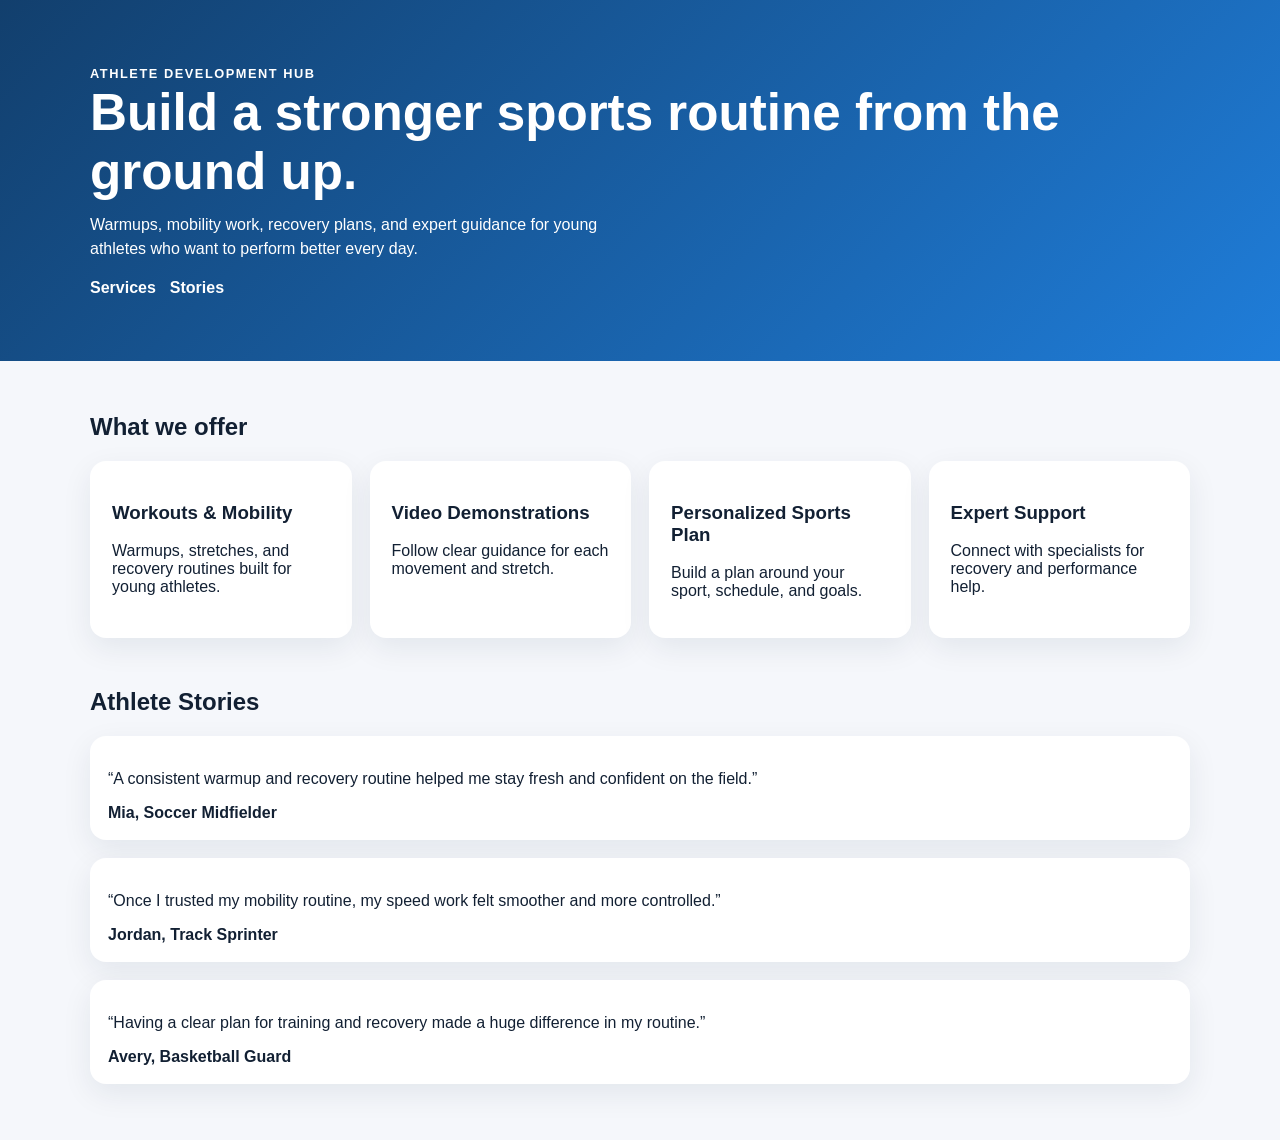
==== index.html @ d2b52165 "Add GitHub Pages landing page" ====
<!DOCTYPE html>
<html lang="en">
<head>
  <meta charset="UTF-8" />
  <meta name="viewport" content="width=device-width, initial-scale=1.0" />
  <title>Playbook Youth Sports</title>
  <style>
    * { box-sizing: border-box; }
    body {
      margin: 0;
      font-family: Inter, Arial, sans-serif;
      background: #f5f7fb;
      color: #122033;
    }
    .hero {
      background: linear-gradient(135deg, #123f6d, #1f7dd9);
      color: white;
      padding: 64px 24px;
    }
    .container {
      max-width: 1100px;
      margin: 0 auto;
    }
    .hero h1 {
      font-size: clamp(2rem, 4vw, 3.5rem);
      margin: 0 0 12px;
    }
    .hero p {
      margin: 0;
      max-width: 60ch;
      line-height: 1.5;
    }
    nav {
      margin-top: 18px;
      display: flex;
      gap: 14px;
      flex-wrap: wrap;
    }
    nav a {
      color: #fff;
      text-decoration: none;
      font-weight: 700;
    }
    .content {
      padding: 32px 24px 56px;
    }
    .cards {
      display: grid;
      grid-template-columns: repeat(auto-fit, minmax(220px, 1fr));
      gap: 18px;
      margin-top: 18px;
    }
    .card {
      background: white;
      border-radius: 16px;
      padding: 22px;
      box-shadow: 0 10px 30px rgba(18, 35, 64, 0.08);
    }
    .quote-grid {
      display: grid;
      gap: 18px;
      margin-top: 18px;
    }
    .quote {
      background: white;
      border-radius: 16px;
      padding: 18px;
      box-shadow: 0 10px 30px rgba(18, 35, 64, 0.08);
    }
  </style>
</head>
<body>
  <header class="hero">
    <div class="container">
      <p style="text-transform: uppercase; letter-spacing: 0.12em; font-size: 0.8rem; font-weight: 700;">Athlete Development Hub</p>
      <h1>Build a stronger sports routine from the ground up.</h1>
      <p>Warmups, mobility work, recovery plans, and expert guidance for young athletes who want to perform better every day.</p>
      <nav>
        <a href="#services">Services</a>
        <a href="#stories">Stories</a>
      </nav>
    </div>
  </header>

  <main class="content">
    <div class="container">
      <section id="services">
        <h2>What we offer</h2>
        <div class="cards">
          <article class="card">
            <h3>Workouts & Mobility</h3>
            <p>Warmups, stretches, and recovery routines built for young athletes.</p>
          </article>
          <article class="card">
            <h3>Video Demonstrations</h3>
            <p>Follow clear guidance for each movement and stretch.</p>
          </article>
          <article class="card">
            <h3>Personalized Sports Plan</h3>
            <p>Build a plan around your sport, schedule, and goals.</p>
          </article>
          <article class="card">
            <h3>Expert Support</h3>
            <p>Connect with specialists for recovery and performance help.</p>
          </article>
        </div>
      </section>

      <section id="stories" style="margin-top: 50px;">
        <h2>Athlete Stories</h2>
        <div class="quote-grid">
          <div class="quote">
            <p>“A consistent warmup and recovery routine helped me stay fresh and confident on the field.”</p>
            <strong>Mia, Soccer Midfielder</strong>
          </div>
          <div class="quote">
            <p>“Once I trusted my mobility routine, my speed work felt smoother and more controlled.”</p>
            <strong>Jordan, Track Sprinter</strong>
          </div>
          <div class="quote">
            <p>“Having a clear plan for training and recovery made a huge difference in my routine.”</p>
            <strong>Avery, Basketball Guard</strong>
          </div>
        </div>
      </section>
    </div>
  </main>
</body>
</html>
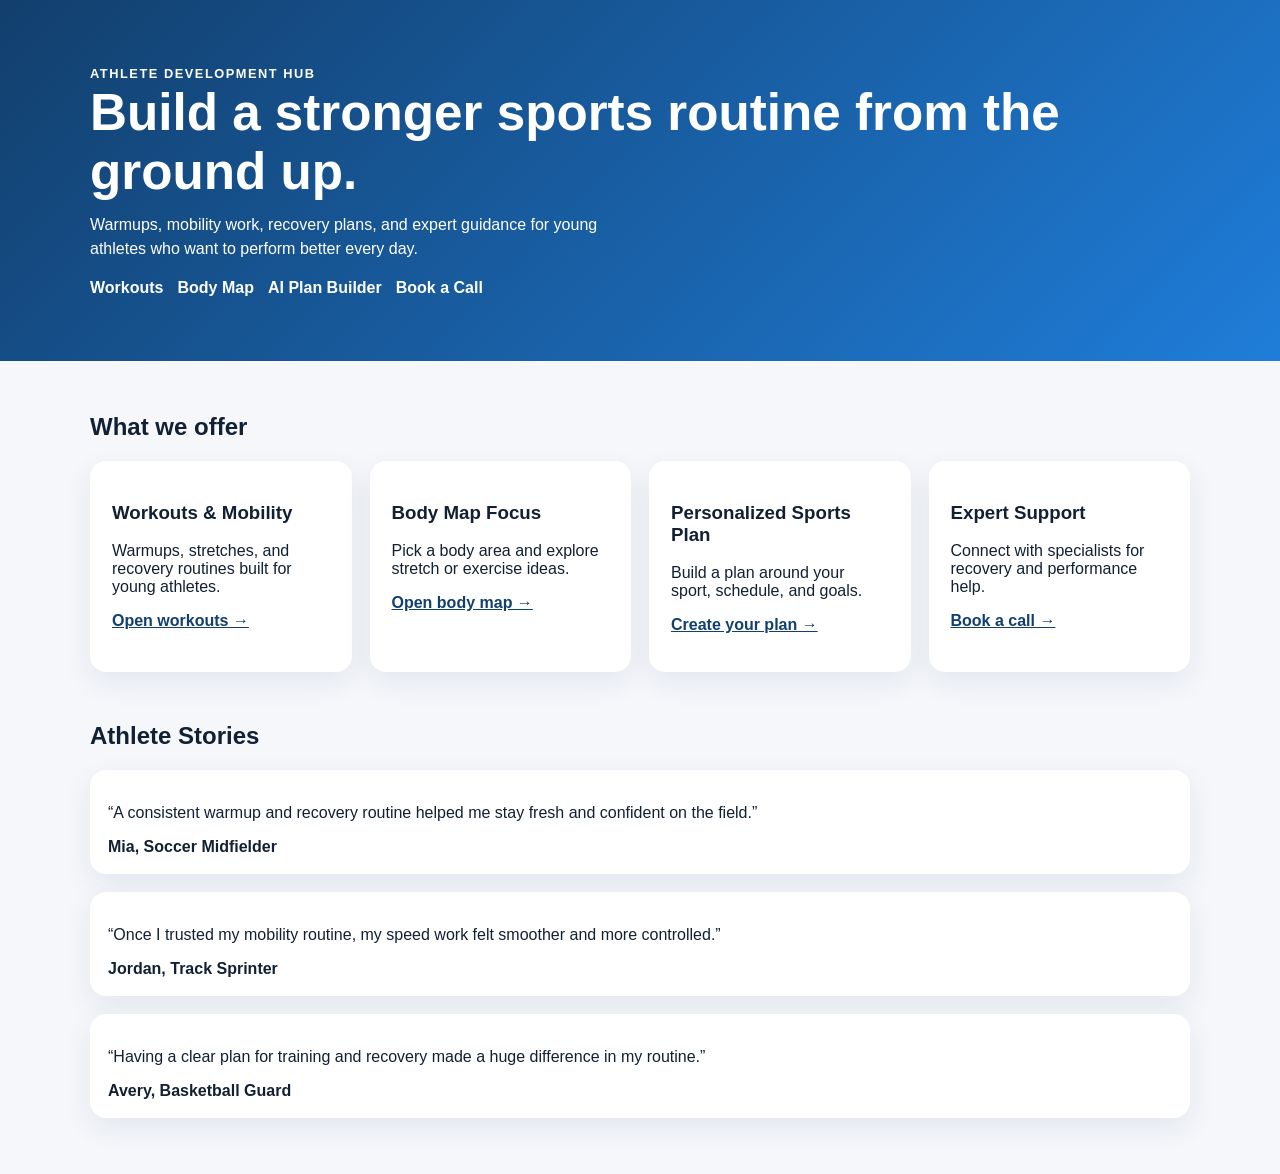
==== commit 6b044766: "Update published website pages" ====
--- a/index.html
+++ b/index.html
@@ -76,8 +76,10 @@
       <h1>Build a stronger sports routine from the ground up.</h1>
       <p>Warmups, mobility work, recovery plans, and expert guidance for young athletes who want to perform better every day.</p>
       <nav>
-        <a href="#services">Services</a>
-        <a href="#stories">Stories</a>
+        <a href="workouts.html">Workouts</a>
+        <a href="body-map.html">Body Map</a>
+        <a href="plan.html">AI Plan Builder</a>
+        <a href="booking.html">Book a Call</a>
       </nav>
     </div>
   </header>
@@ -90,18 +92,22 @@
           <article class="card">
             <h3>Workouts & Mobility</h3>
             <p>Warmups, stretches, and recovery routines built for young athletes.</p>
+            <p><a href="workouts.html" style="color:#123f6d;font-weight:700;">Open workouts →</a></p>
           </article>
           <article class="card">
-            <h3>Video Demonstrations</h3>
-            <p>Follow clear guidance for each movement and stretch.</p>
+            <h3>Body Map Focus</h3>
+            <p>Pick a body area and explore stretch or exercise ideas.</p>
+            <p><a href="body-map.html" style="color:#123f6d;font-weight:700;">Open body map →</a></p>
           </article>
           <article class="card">
             <h3>Personalized Sports Plan</h3>
             <p>Build a plan around your sport, schedule, and goals.</p>
+            <p><a href="plan.html" style="color:#123f6d;font-weight:700;">Create your plan →</a></p>
           </article>
           <article class="card">
             <h3>Expert Support</h3>
             <p>Connect with specialists for recovery and performance help.</p>
+            <p><a href="booking.html" style="color:#123f6d;font-weight:700;">Book a call →</a></p>
           </article>
         </div>
       </section>
